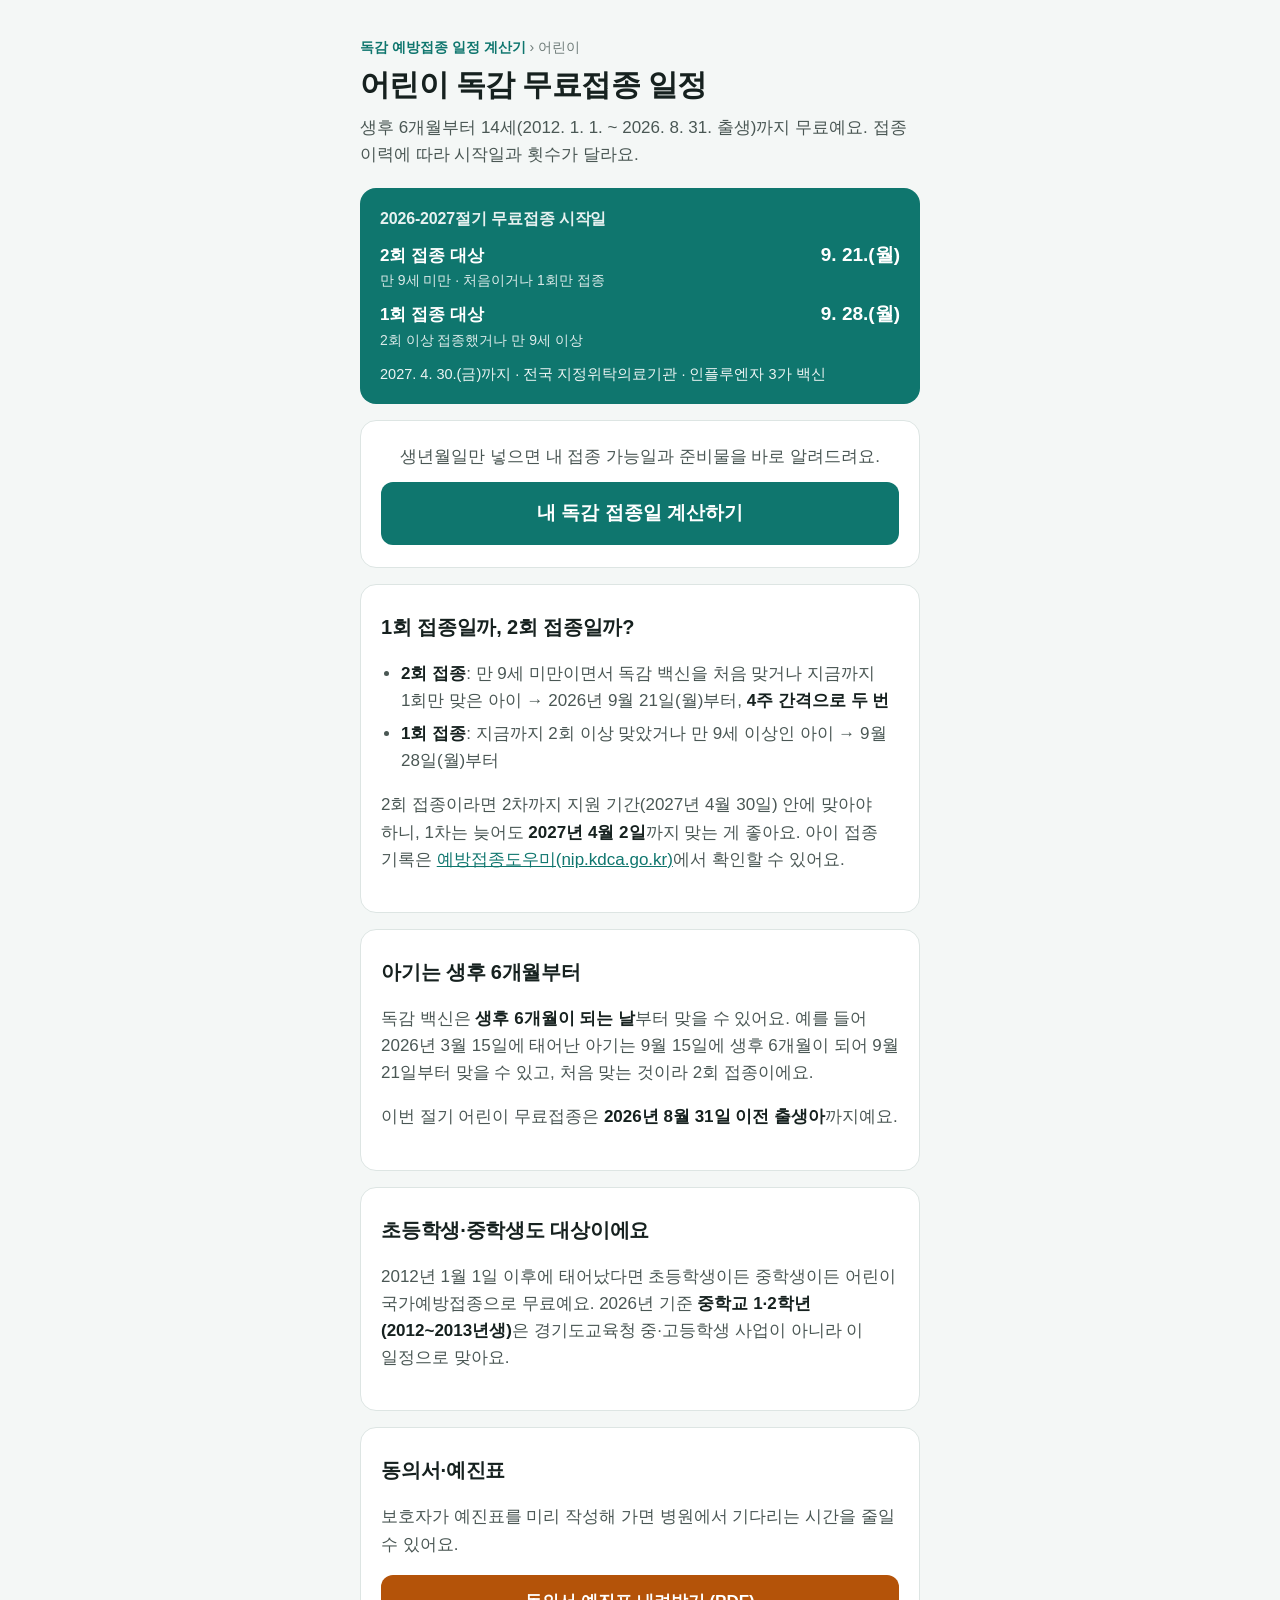
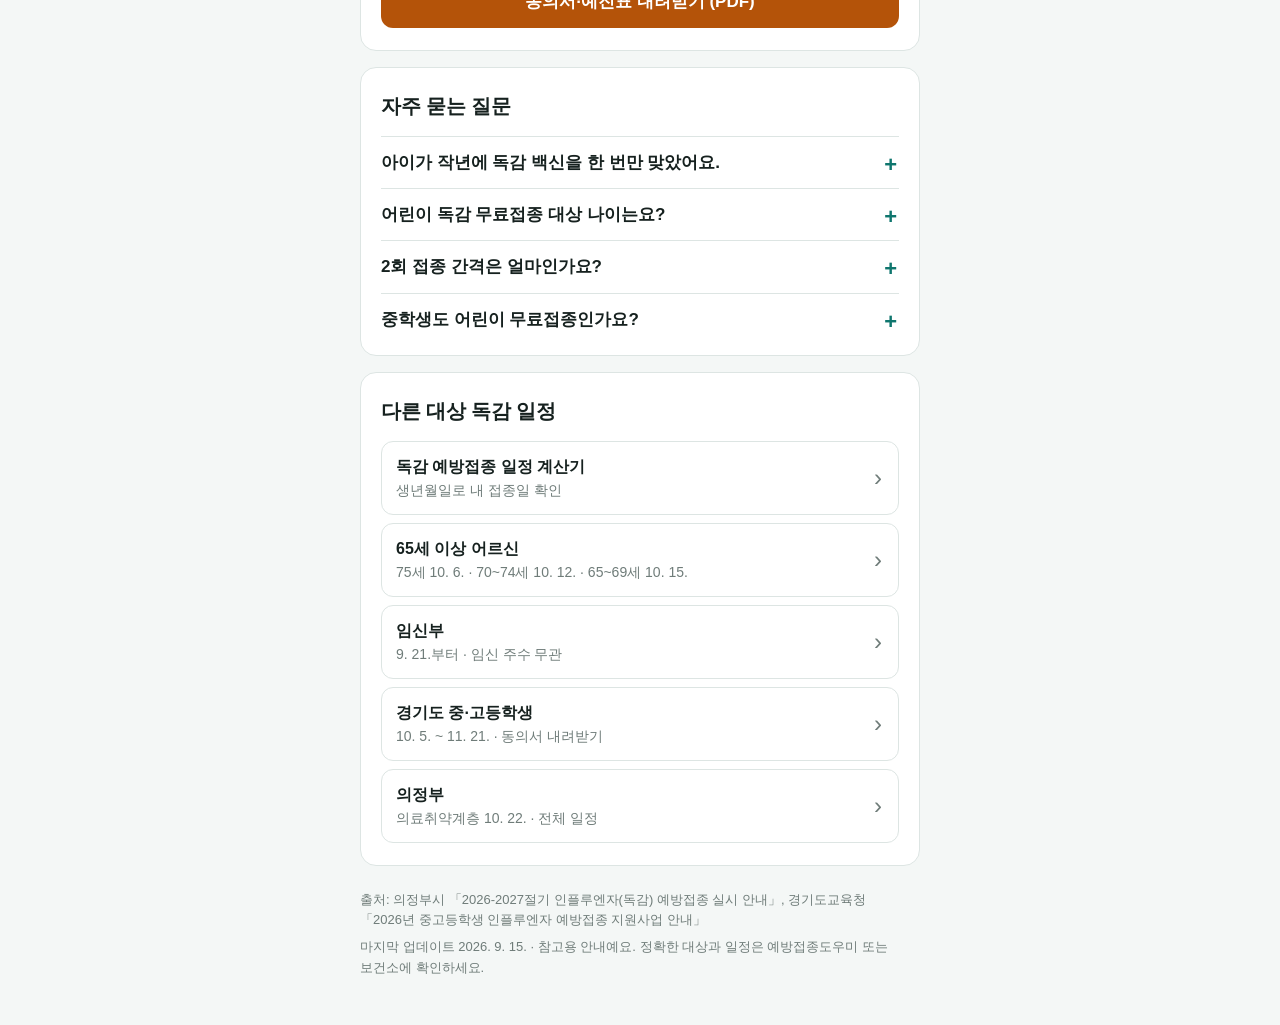
==== docs/children/index.html @ 3406f769 "feat: 네이버 서치어드바이저 소유확인과 검색 노출 강화 - 네이버 소유확인 meta, 구글 서치 콘솔 인증 파일 - 메인 제목·설명·키워드를 '독감 예방접종 일정 계산기' 검색" ====
<!doctype html>
<html lang="ko">
<head>
<meta charset="utf-8">
<meta name="viewport" content="width=device-width, initial-scale=1">
<title>2026 어린이 독감 무료접종 일정 | 2회 9월 21일·1회 9월 28일</title>
<meta name="description" content="2026-2027절기 어린이 독감 무료 예방접종(생후 6개월~14세, 2012.1.1.~2026.8.31. 출생). 처음 맞거나 1회만 맞은 만 9세 미만은 9월 21일부터 4주 간격 2회, 그 밖의 어린이는 9월 28일부터 1회. 2027년 4월 30일까지 전국 지정 의료기관.">
<meta name="keywords" content="어린이 독감 무료접종, 어린이 독감 예방접종 일정, 어린이 독감 2회 접종, 2026 어린이 독감, 소아 독감 무료접종, 영유아 독감 접종 시기, 초등학생 독감 무료접종, 중학생 독감 무료접종">
<link rel="canonical" href="https://flu.hnlab.kr/children/">
<meta property="og:type" content="article">
<meta property="og:url" content="https://flu.hnlab.kr/children/">
<meta property="og:site_name" content="hnlab">
<meta property="og:title" content="2026 어린이 독감 무료접종 일정 | 2회 9월 21일·1회 9월 28일">
<meta property="og:description" content="2026-2027절기 어린이 독감 무료 예방접종(생후 6개월~14세, 2012.1.1.~2026.8.31. 출생). 처음 맞거나 1회만 맞은 만 9세 미만은 9월 21일부터 4주 간격 2회, 그 밖의 어린이는 9월 28일부터 1회. 2027년 4월 30일까지 전국 지정 의료기관.">
<meta property="og:image" content="https://flu.hnlab.kr/og.png">
<meta property="og:image:width" content="1200">
<meta property="og:image:height" content="630">
<meta property="og:locale" content="ko_KR">
<meta property="article:modified_time" content="2026-09-15">
<meta name="twitter:card" content="summary_large_image">
<meta name="theme-color" content="#0f766e">
<link rel="icon" href="data:image/svg+xml,<svg xmlns='http://www.w3.org/2000/svg' viewBox='0 0 100 100'><text y='.9em' font-size='88'>💉</text></svg>">
<link rel="stylesheet" href="../style.css">
<script type="application/ld+json">{"@context":"https://schema.org","@graph":[{"@type":"Article","headline":"어린이 독감 무료접종 일정","description":"2026-2027절기 어린이 독감 무료 예방접종(생후 6개월~14세, 2012.1.1.~2026.8.31. 출생). 처음 맞거나 1회만 맞은 만 9세 미만은 9월 21일부터 4주 간격 2회, 그 밖의 어린이는 9월 28일부터 1회. 2027년 4월 30일까지 전국 지정 의료기관.","inLanguage":"ko","datePublished":"2026-09-15","dateModified":"2026-09-15","mainEntityOfPage":"https://flu.hnlab.kr/children/","image":"https://flu.hnlab.kr/og.png","author":{"@type":"Organization","name":"hnlab","url":"https://flu.hnlab.kr/"},"publisher":{"@type":"Organization","name":"hnlab","url":"https://flu.hnlab.kr/"}},{"@type":"BreadcrumbList","itemListElement":[{"@type":"ListItem","position":1,"name":"독감 예방접종 일정 계산기","item":"https://flu.hnlab.kr/"},{"@type":"ListItem","position":2,"name":"어린이","item":"https://flu.hnlab.kr/children/"}]},{"@type":"FAQPage","mainEntity":[{"@type":"Question","name":"아이가 작년에 독감 백신을 한 번만 맞았어요.","acceptedAnswer":{"@type":"Answer","text":"만 9세 미만이고 지금까지 1회만 맞았다면 올해는 4주 간격으로 2회 맞아요. 2026년 9월 21일(월)부터 시작할 수 있어요."}},{"@type":"Question","name":"어린이 독감 무료접종 대상 나이는요?","acceptedAnswer":{"@type":"Answer","text":"생후 6개월~14세, 2012년 1월 1일부터 2026년 8월 31일 사이에 태어난 어린이예요."}},{"@type":"Question","name":"2회 접종 간격은 얼마인가요?","acceptedAnswer":{"@type":"Answer","text":"1차와 2차는 4주 간격으로 맞아요. 지원 기간 안에 끝내려면 1차를 2027년 4월 2일까지 맞으세요."}},{"@type":"Question","name":"중학생도 어린이 무료접종인가요?","acceptedAnswer":{"@type":"Answer","text":"2012년 이후에 태어난 중학생(2026년 기준 중1·중2)은 어린이 국가예방접종 대상이라 9월 28일부터 1회 맞아요."}}]}]}</script>
</head>
<body>
<header class="top">
  <p class="crumb"><a href="../">독감 예방접종 일정 계산기</a> › 어린이</p>
  <h1>어린이 독감 무료접종 일정</h1>
  <p class="lead">생후 6개월부터 14세(2012. 1. 1. ~ 2026. 8. 31. 출생)까지 무료예요. 접종 이력에 따라 시작일과 횟수가 달라요.</p>
</header>

<main>
  <section class="keybox" aria-label="2026-2027절기 무료접종 시작일">
    <h2>2026-2027절기 무료접종 시작일</h2>
    <dl>
      <dt>2회 접종 대상<small>만 9세 미만 · 처음이거나 1회만 접종</small></dt><dd>9. 21.(월)</dd>
      <dt>1회 접종 대상<small>2회 이상 접종했거나 만 9세 이상</small></dt><dd>9. 28.(월)</dd>
    </dl>
    <p>2027. 4. 30.(금)까지 · 전국 지정위탁의료기관 · 인플루엔자 3가 백신</p>
  </section>

  <section class="card cta-box">
    <p>생년월일만 넣으면 내 접종 가능일과 준비물을 바로 알려드려요.</p>
    <a class="go" href="../">내 독감 접종일 계산하기</a>
  </section>

  <section class="card guide-body">
    <h2>1회 접종일까, 2회 접종일까?</h2>
        <ul>
          <li><strong>2회 접종</strong>: 만 9세 미만이면서 독감 백신을 처음 맞거나 지금까지 1회만 맞은 아이 → 2026년 9월 21일(월)부터, <strong>4주 간격으로 두 번</strong></li>
          <li><strong>1회 접종</strong>: 지금까지 2회 이상 맞았거나 만 9세 이상인 아이 → 9월 28일(월)부터</li>
        </ul>
        <p>2회 접종이라면 2차까지 지원 기간(2027년 4월 30일) 안에 맞아야 하니, 1차는 늦어도 <strong>2027년 4월 2일</strong>까지 맞는 게 좋아요. 아이 접종 기록은 <a href="https://nip.kdca.go.kr" target="_blank" rel="noopener">예방접종도우미(nip.kdca.go.kr)</a>에서 확인할 수 있어요.</p>
  </section>

  <section class="card guide-body">
    <h2>아기는 생후 6개월부터</h2>
        <p>독감 백신은 <strong>생후 6개월이 되는 날</strong>부터 맞을 수 있어요. 예를 들어 2026년 3월 15일에 태어난 아기는 9월 15일에 생후 6개월이 되어 9월 21일부터 맞을 수 있고, 처음 맞는 것이라 2회 접종이에요.</p>
        <p>이번 절기 어린이 무료접종은 <strong>2026년 8월 31일 이전 출생아</strong>까지예요.</p>
  </section>

  <section class="card guide-body">
    <h2>초등학생·중학생도 대상이에요</h2>
        <p>2012년 1월 1일 이후에 태어났다면 초등학생이든 중학생이든 어린이 국가예방접종으로 무료예요. 2026년 기준 <strong>중학교 1·2학년(2012~2013년생)</strong>은 경기도교육청 중·고등학생 사업이 아니라 이 일정으로 맞아요.</p>
  </section>

  <section class="card guide-body">
    <h2>동의서·예진표</h2>
        <p>보호자가 예진표를 미리 작성해 가면 병원에서 기다리는 시간을 줄일 수 있어요.</p><a class="dl-btn" href="https://haneulfm.co.kr/downloads/flu-consent-secondary-student.pdf" target="_blank" rel="noopener">동의서·예진표 내려받기 (PDF)</a>
  </section>

  <section class="card faq">
    <h2>자주 묻는 질문</h2>
    <details>
      <summary>아이가 작년에 독감 백신을 한 번만 맞았어요.</summary>
      <p>만 9세 미만이고 지금까지 1회만 맞았다면 올해는 4주 간격으로 2회 맞아요. 2026년 9월 21일(월)부터 시작할 수 있어요.</p>
    </details>
    <details>
      <summary>어린이 독감 무료접종 대상 나이는요?</summary>
      <p>생후 6개월~14세, 2012년 1월 1일부터 2026년 8월 31일 사이에 태어난 어린이예요.</p>
    </details>
    <details>
      <summary>2회 접종 간격은 얼마인가요?</summary>
      <p>1차와 2차는 4주 간격으로 맞아요. 지원 기간 안에 끝내려면 1차를 2027년 4월 2일까지 맞으세요.</p>
    </details>
    <details>
      <summary>중학생도 어린이 무료접종인가요?</summary>
      <p>2012년 이후에 태어난 중학생(2026년 기준 중1·중2)은 어린이 국가예방접종 대상이라 9월 28일부터 1회 맞아요.</p>
    </details>
  </section>

  <nav class="card" aria-label="다른 대상 독감 일정">
    <h2>다른 대상 독감 일정</h2>
    <ul class="guide-links">
      <li><a href="../"><strong>독감 예방접종 일정 계산기</strong><span>생년월일로 내 접종일 확인</span></a></li>
      <li><a href="../elderly/"><strong>65세 이상 어르신</strong><span>75세 10. 6. · 70~74세 10. 12. · 65~69세 10. 15.</span></a></li>
      <li><a href="../pregnant/"><strong>임신부</strong><span>9. 21.부터 · 임신 주수 무관</span></a></li>
      <li><a href="../student/"><strong>경기도 중·고등학생</strong><span>10. 5. ~ 11. 21. · 동의서 내려받기</span></a></li>
      <li><a href="../uijeongbu/"><strong>의정부</strong><span>의료취약계층 10. 22. · 전체 일정</span></a></li>
    </ul>
  </nav>
</main>

<footer class="foot">
  <p>출처: 의정부시 「2026-2027절기 인플루엔자(독감) 예방접종 실시 안내」, 경기도교육청 「2026년 중고등학생 인플루엔자 예방접종 지원사업 안내」</p>
  <p>마지막 업데이트 2026. 9. 15. · 참고용 안내예요. 정확한 대상과 일정은 예방접종도우미 또는 보건소에 확인하세요.</p>
</footer>
</body>
</html>
---- docs/style.css ----
:root {
  --bg: #f4f7f6;
  --card: #ffffff;
  --ink: #16211f;
  --ink-2: #4a5754;
  --ink-3: #6f7c79;
  --line: #dde5e3;
  --brand: #0f766e;
  --brand-ink: #ffffff;
  --brand-soft: #e3f3f0;
  --err: #b42318;
  --ok: #0f766e;
  --hint-bg: #fff7e6;
  --hint-line: #f2c46d;
  --c-child: #d97706;
  --c-elderly: #0f766e;
  --c-pregnant: #db2777;
  --c-vulnerable: #4f46e5;
  --c-student: #0284c7;
  --radius: 16px;
  color-scheme: light;
}
@media (prefers-color-scheme: dark) {
  :root {
    --bg: #0f1614;
    --card: #17211f;
    --ink: #e7efed;
    --ink-2: #b3c1be;
    --ink-3: #8a9a96;
    --line: #2a3835;
    --brand: #2bb3a5;
    --brand-ink: #062521;
    --brand-soft: #16312d;
    --err: #ff8a80;
    --ok: #5eead4;
    --hint-bg: #2b2413;
    --hint-line: #7a6127;
    --c-child: #f5a524;
    --c-elderly: #2bb3a5;
    --c-pregnant: #f472b6;
    --c-vulnerable: #8b8cf6;
    --c-student: #38bdf8;
    color-scheme: dark;
  }
}

* { box-sizing: border-box; }
html { -webkit-text-size-adjust: 100%; }
body {
  margin: 0;
  background: var(--bg);
  color: var(--ink);
  font-family: -apple-system, BlinkMacSystemFont, "Apple SD Gothic Neo", "Pretendard", "Noto Sans KR", "Malgun Gothic", sans-serif;
  font-size: 17px;
  line-height: 1.6;
  word-break: keep-all;
  overflow-wrap: anywhere;
  padding-inline: 16px;
}
a { color: var(--brand); }
small { font-size: 0.82em; }

.top, main, .foot { max-width: 560px; margin-inline: auto; }

.top { padding-block: 36px 20px; }
.eyebrow { margin: 0 0 6px; color: var(--brand); font-weight: 700; font-size: 15px; }
h1 { margin: 0; font-size: 30px; line-height: 1.25; letter-spacing: -0.02em; }
.lead { margin: 10px 0 0; color: var(--ink-2); }

.card {
  background: var(--card);
  border: 1px solid var(--line);
  border-radius: var(--radius);
  padding: 22px 20px;
  margin-bottom: 16px;
}
h2 { margin: 0 0 14px; font-size: 20px; letter-spacing: -0.01em; }

/* 입력 */
.field-label { display: block; font-weight: 700; margin-bottom: 8px; }
#birth {
  width: 100%;
  font: inherit;
  font-size: 26px;
  font-weight: 700;
  letter-spacing: 0.06em;
  padding: 12px 16px;
  border: 2px solid var(--line);
  border-radius: 12px;
  background: var(--bg);
  color: var(--ink);
  outline: none;
}
#birth:focus { border-color: var(--brand); background: var(--card); }
#birth[aria-invalid="true"] { border-color: var(--err); }
#birth::placeholder { color: var(--ink-3); font-weight: 500; letter-spacing: 0.02em; }
.birth-info { margin: 8px 2px 0; min-height: 1.6em; font-size: 15px; color: var(--ink-3); }
.birth-info.ok { color: var(--ok); font-weight: 700; }
.birth-info.err { color: var(--err); font-weight: 700; }

.opts { border: 0; margin: 22px 0 0; padding: 0; min-width: 0; }
.opts legend { float: left; width: 100%; font-weight: 700; padding: 0; margin-bottom: 10px; }
.opts legend + * { clear: both; }
.opts legend small { font-weight: 500; color: var(--ink-3); margin-left: 4px; }
.legend-sub { margin: -4px 0 12px; font-size: 15px; color: var(--ink-2); }
#historyBox { background: var(--brand-soft); border-radius: 12px; padding: 16px 14px 8px; }
.group-label { margin: 16px 0 8px; font-size: 14px; font-weight: 700; color: var(--ink-3); }

.opt {
  display: flex;
  align-items: flex-start;
  gap: 12px;
  padding: 13px 14px;
  margin-bottom: 8px;
  border: 1.5px solid var(--line);
  border-radius: 12px;
  background: var(--card);
  cursor: pointer;
  transition: border-color .15s, background-color .15s;
}
.opt input { width: 22px; height: 22px; margin: 2px 0 0; flex: none; accent-color: var(--brand); }
.opt span { display: flex; flex-direction: column; font-weight: 600; }
.opt span small { font-weight: 400; color: var(--ink-3); }
.opt:has(input:checked) { border-color: var(--brand); background: var(--brand-soft); }
.opt.flash { animation: flash 1.6s ease; }
@keyframes flash { 0%, 60% { border-color: var(--hint-line); box-shadow: 0 0 0 4px var(--hint-bg); } 100% { box-shadow: none; } }

.go {
  width: 100%;
  margin-top: 18px;
  padding: 16px;
  font: inherit;
  font-size: 19px;
  font-weight: 800;
  color: var(--brand-ink);
  background: var(--brand);
  border: 0;
  border-radius: 12px;
  cursor: pointer;
}
.go:active { transform: translateY(1px); }
.privacy { margin: 10px 0 0; font-size: 13px; color: var(--ink-3); text-align: center; }

/* 결과 */
.result { scroll-margin-top: 12px; margin-bottom: 16px; }
.summary {
  background: var(--brand);
  color: var(--brand-ink);
  border-radius: var(--radius);
  padding: 22px 20px;
  margin-bottom: 12px;
}
.summary-label { margin: 0; font-size: 15px; font-weight: 700; opacity: .85; }
.summary-date { margin: 4px 0 2px; font-size: 28px; font-weight: 800; line-height: 1.3; letter-spacing: -0.02em; }
.summary-sub { margin: 0; font-size: 15px; opacity: .92; }
.summary-muted { background: var(--card); color: var(--ink); border: 1px solid var(--line); }
.summary-muted .summary-sub { color: var(--ink-2); opacity: 1; }

.hints { background: var(--hint-bg); border: 1px solid var(--hint-line); border-radius: var(--radius); padding: 14px 16px; margin-bottom: 12px; }
.hints-title { margin: 0 0 6px; font-weight: 800; }
.hints ul { margin: 0; padding: 0; list-style: none; }
.hint-btn {
  display: block; width: 100%; text-align: left;
  font: inherit; font-size: 15px; color: var(--ink);
  background: none; border: 0; padding: 6px 0 6px 22px; position: relative; cursor: pointer;
}
.hint-btn::before { content: "☐"; position: absolute; left: 0; top: 5px; color: var(--ink-3); }
.hint-btn:hover { text-decoration: underline; }

.prog {
  background: var(--card);
  border: 1px solid var(--line);
  border-left: 6px solid var(--accent, var(--brand));
  border-radius: var(--radius);
  padding: 18px 18px 14px;
  margin-bottom: 12px;
}
.prog-child { --accent: var(--c-child); }
.prog-elderly { --accent: var(--c-elderly); }
.prog-pregnant { --accent: var(--c-pregnant); }
.prog-vulnerable { --accent: var(--c-vulnerable); }
.prog-student { --accent: var(--c-student); }
.prog header { display: flex; flex-wrap: wrap; align-items: center; gap: 6px 8px; }
.prog h3 { margin: 0; font-size: 19px; margin-right: auto; }
.tag { font-size: 13px; font-weight: 700; color: var(--accent); border: 1.5px solid var(--accent); border-radius: 999px; padding: 1px 9px; }
.st { font-size: 13px; font-weight: 800; border-radius: 999px; padding: 2px 10px; }
.st-now { background: var(--ok); color: var(--brand-ink); }
.st-wait { background: var(--brand-soft); color: var(--brand); }
.st-over { background: var(--line); color: var(--ink-3); }
.period { margin: 10px 0 6px; font-size: 18px; }
.period strong { font-size: 21px; }
.nw { white-space: nowrap; }
.basis { margin: 0 0 10px; padding-left: 18px; color: var(--ink-2); font-size: 15px; }
.prog dl { margin: 0; display: grid; grid-template-columns: auto 1fr; gap: 6px 12px; font-size: 15px; }
.prog dt { font-weight: 700; color: var(--ink-3); white-space: nowrap; }
.prog dd { margin: 0; }
.bring { margin: 0; padding-left: 18px; }
.notes { margin: 12px 0 0; padding: 10px 12px 10px 30px; background: var(--bg); border-radius: 10px; font-size: 14.5px; color: var(--ink-2); }
.extra-notes { margin: 0 0 12px; padding: 12px 14px 12px 32px; background: var(--card); border: 1px dashed var(--line); border-radius: 12px; font-size: 15px; color: var(--ink-2); }
.result-foot { margin: 4px 2px 0; font-size: 14px; color: var(--ink-3); }

.consent { background: var(--hint-bg); border: 1px solid var(--hint-line); border-radius: var(--radius); padding: 16px 18px; margin-bottom: 12px; font-size: 15px; }
.consent p { margin: 0 0 12px; color: var(--ink-2); }
.consent .consent-title { margin-bottom: 4px; font-size: 17px; font-weight: 800; color: var(--ink); }
.consent-btn {
  display: block; text-align: center; text-decoration: none;
  font-weight: 800; font-size: 16px; color: #fff; background: #b45309;
  border-radius: 12px; padding: 13px 16px;
}

.share-result { text-align: center; margin: 4px 0 14px; }
.share-img {
  width: 100%; font: inherit; font-size: 17px; font-weight: 800;
  color: #191600; background: #fee500; border: 0; border-radius: 12px;
  padding: 15px 16px; cursor: pointer;
}
.share-result p { margin: 8px 0 0; font-size: 13px; color: var(--ink-3); }

/* 공유 창 */
body.modal-open { overflow: hidden; }
.modal {
  position: fixed; inset: 0; z-index: 50;
  background: rgba(10, 20, 18, .6);
  display: flex; align-items: center; justify-content: center;
  padding: 16px;
}
.modal[hidden] { display: none; }
.modal-box {
  position: relative; width: 100%; max-width: 420px; max-height: 100%;
  display: flex; flex-direction: column;
  background: var(--card); border-radius: 20px; padding: 18px 18px 14px;
}
.modal-title { margin: 0 0 12px; font-weight: 800; font-size: 18px; }
.modal-close {
  position: absolute; top: 8px; right: 10px;
  width: 40px; height: 40px; font-size: 28px; line-height: 1;
  color: var(--ink-3); background: none; border: 0; cursor: pointer;
}
.modal-img { flex: 1 1 auto; min-height: 0; overflow: auto; border-radius: 12px; border: 1px solid var(--line); background: var(--bg); }
.modal-img img { display: block; width: 100%; height: auto; }
.modal-actions { display: flex; gap: 8px; margin-top: 12px; }
.kakao-btn {
  flex: 1 1 auto; font: inherit; font-size: 16px; font-weight: 800;
  color: #191600; background: #fee500; border: 0; border-radius: 12px; padding: 13px 10px; cursor: pointer;
}
.modal-actions .share { flex: none; border-radius: 12px; padding: 12px 14px; font-size: 15px; }
.modal-msg { margin: 10px 2px 0; font-size: 13px; color: var(--ink-3); }

/* 표 */
.table-wrap { overflow-x: auto; margin: 0 -4px; }
table { width: 100%; border-collapse: collapse; font-size: 15px; min-width: 320px; }
th, td { text-align: left; vertical-align: top; padding: 10px 6px; border-bottom: 1px solid var(--line); }
th { font-size: 13px; color: var(--ink-3); font-weight: 700; }
td:first-child { font-weight: 700; }
td small { display: block; font-weight: 400; color: var(--ink-3); font-size: 12.5px; line-height: 1.45; margin-top: 2px; }
td:nth-child(2) { white-space: nowrap; color: var(--ink-2); }
td:nth-child(2) small { white-space: normal; }
td:last-child { white-space: nowrap; color: var(--brand); font-weight: 700; }
.table-notes, .check { margin: 14px 0 0; padding-left: 20px; font-size: 15px; color: var(--ink-2); }
.table-notes li, .check li { margin-bottom: 6px; }
.check { margin-top: 0; }

.intro { margin: -4px 0 14px; color: var(--ink-2); font-size: 16px; }

/* 대상별 안내 링크 */
.guide-links { list-style: none; margin: 0; padding: 0; display: grid; gap: 8px; }
.guide-links a {
  display: block; text-decoration: none; color: var(--ink);
  border: 1.5px solid var(--line); border-radius: 12px; padding: 12px 40px 12px 14px; position: relative;
}
.guide-links a::after { content: "›"; position: absolute; right: 16px; top: 50%; transform: translateY(-50%); font-size: 24px; color: var(--ink-3); }
.guide-links a:hover { border-color: var(--brand); background: var(--brand-soft); }
.guide-links strong { display: block; font-size: 16px; }
.guide-links span { display: block; font-size: 14px; color: var(--ink-3); }

/* 자주 묻는 질문 */
.faq details { border-top: 1px solid var(--line); padding: 12px 0; }
.faq details:last-child { padding-bottom: 0; }
.faq summary { cursor: pointer; font-weight: 700; list-style: none; padding-right: 28px; position: relative; }
.faq summary::-webkit-details-marker { display: none; }
.faq summary::after { content: "+"; position: absolute; right: 2px; top: -2px; font-size: 22px; color: var(--brand); }
.faq details[open] summary::after { content: "−"; }
.faq details p { margin: 8px 0 0; color: var(--ink-2); font-size: 15.5px; }

.prog .more { display: inline-block; margin-top: 10px; font-size: 14.5px; font-weight: 700; color: var(--accent, var(--brand)); text-decoration: none; }

/* 대상별 안내 페이지 */
.crumb { margin: 0 0 8px; font-size: 14px; color: var(--ink-3); }
.crumb a { color: var(--brand); text-decoration: none; font-weight: 700; }
.keybox { background: var(--brand); color: var(--brand-ink); border-radius: var(--radius); padding: 18px 20px; margin-bottom: 16px; }
.keybox h2 { margin: 0 0 8px; font-size: 16px; opacity: .9; }
.keybox dl { margin: 0; display: grid; grid-template-columns: 1fr auto; gap: 8px 12px; align-items: baseline; }
.keybox dt { font-weight: 700; }
.keybox dt small { display: block; font-weight: 400; opacity: .85; }
.keybox dd { margin: 0; font-size: 19px; font-weight: 800; white-space: nowrap; text-align: right; }
.keybox p { margin: 12px 0 0; font-size: 14.5px; opacity: .92; }
.guide-body h2 { margin-top: 4px; }
.guide-body p, .guide-body li { color: var(--ink-2); }
.guide-body ul { padding-left: 20px; }
.guide-body li { margin-bottom: 6px; }
.guide-body strong { color: var(--ink); }
.cta-box { text-align: center; }
.cta-box p { margin: 0 0 12px; color: var(--ink-2); }
.cta-box .go { display: block; text-decoration: none; margin-top: 0; }
.dl-btn { display: block; text-align: center; text-decoration: none; font-weight: 800; color: #fff; background: #b45309; border-radius: 12px; padding: 13px 16px; margin-top: 12px; }

.share-row { text-align: center; margin: 8px 0 20px; }
.share {
  font: inherit; font-weight: 700; font-size: 16px;
  color: var(--brand); background: var(--card);
  border: 1.5px solid var(--brand); border-radius: 999px;
  padding: 10px 22px; cursor: pointer;
}
.foot { padding-block: 8px 40px; font-size: 13px; color: var(--ink-3); }
.foot p { margin: 0 0 6px; }

@media (max-width: 380px) {
  h1 { font-size: 26px; }
  .card { padding: 18px 16px; }
  .summary-date { font-size: 24px; }
  td:last-child { white-space: normal; }
}
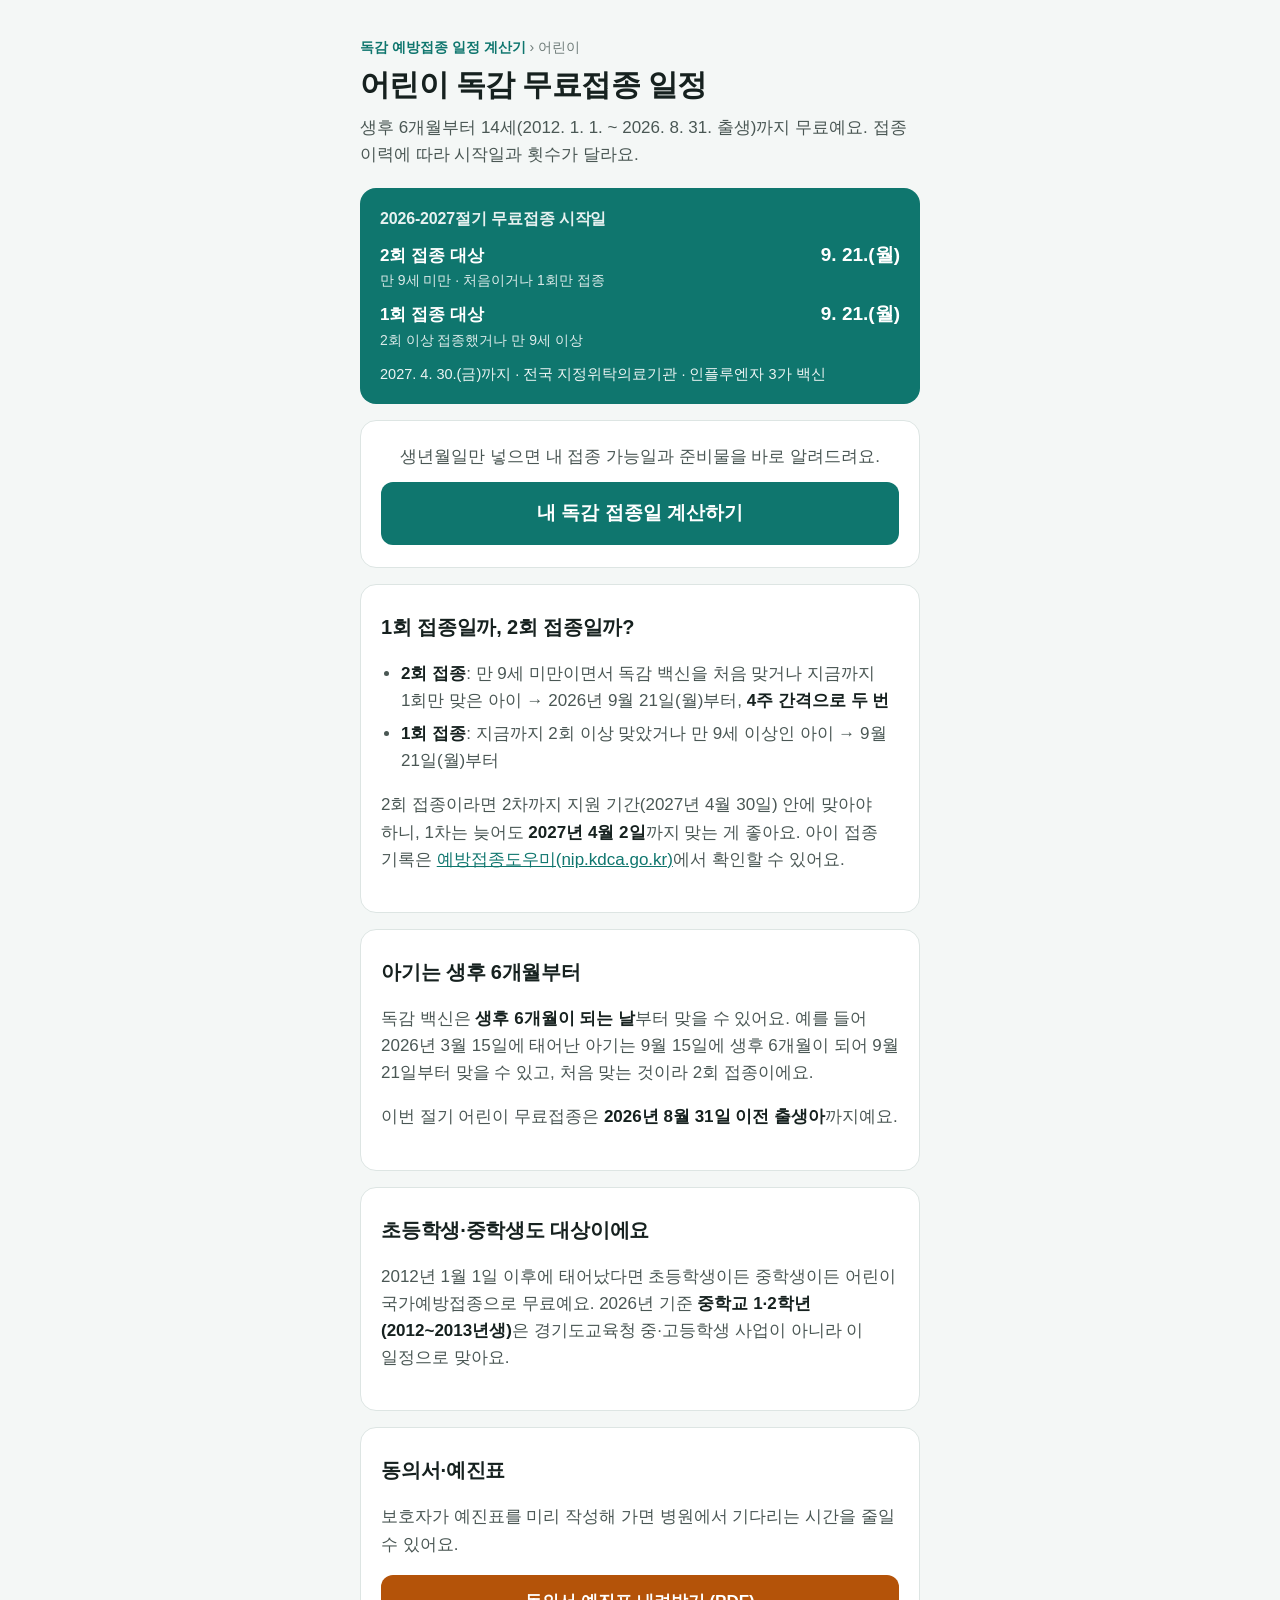
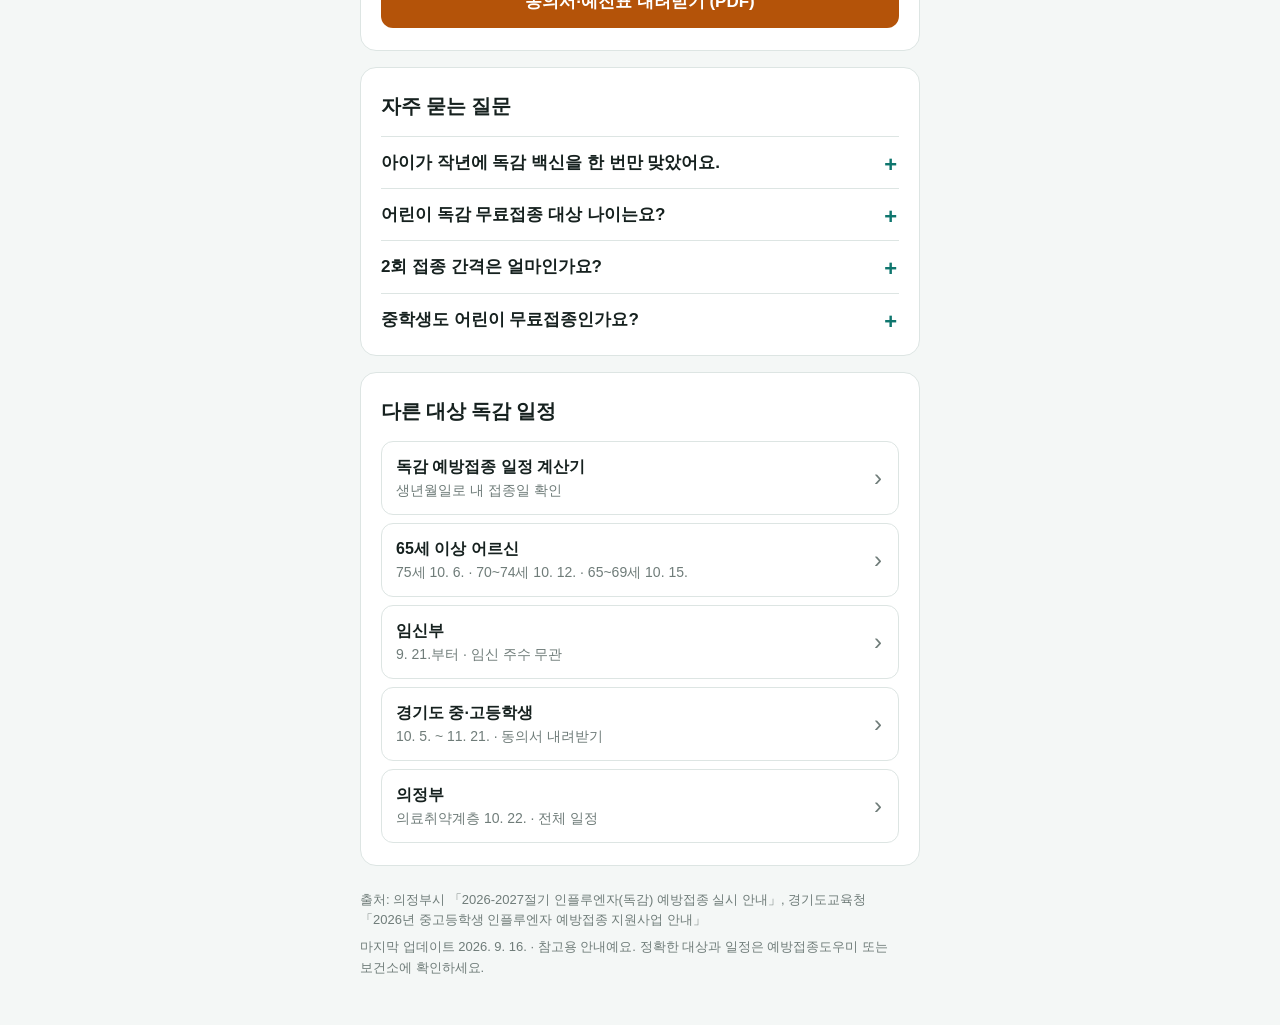
==== commit a262f8fe: "fix: 2026-2027절기 독감 접종 일정 변경 반영" ====
--- a/docs/children/index.html
+++ b/docs/children/index.html
@@ -3,25 +3,25 @@
 <head>
 <meta charset="utf-8">
 <meta name="viewport" content="width=device-width, initial-scale=1">
-<title>2026 어린이 독감 무료접종 일정 | 2회 9월 21일·1회 9월 28일</title>
-<meta name="description" content="2026-2027절기 어린이 독감 무료 예방접종(생후 6개월~14세, 2012.1.1.~2026.8.31. 출생). 처음 맞거나 1회만 맞은 만 9세 미만은 9월 21일부터 4주 간격 2회, 그 밖의 어린이는 9월 28일부터 1회. 2027년 4월 30일까지 전국 지정 의료기관.">
+<title>2026 어린이 독감 무료접종 일정 | 1·2회 모두 9월 21일</title>
+<meta name="description" content="2026-2027절기 어린이 독감 무료 예방접종(생후 6개월~14세, 2012.1.1.~2026.8.31. 출생). 2회 접종 대상과 1회 접종 대상 모두 9월 21일부터. 2027년 4월 30일까지 전국 지정 의료기관.">
 <meta name="keywords" content="어린이 독감 무료접종, 어린이 독감 예방접종 일정, 어린이 독감 2회 접종, 2026 어린이 독감, 소아 독감 무료접종, 영유아 독감 접종 시기, 초등학생 독감 무료접종, 중학생 독감 무료접종">
 <link rel="canonical" href="https://flu.hnlab.kr/children/">
 <meta property="og:type" content="article">
 <meta property="og:url" content="https://flu.hnlab.kr/children/">
 <meta property="og:site_name" content="hnlab">
-<meta property="og:title" content="2026 어린이 독감 무료접종 일정 | 2회 9월 21일·1회 9월 28일">
-<meta property="og:description" content="2026-2027절기 어린이 독감 무료 예방접종(생후 6개월~14세, 2012.1.1.~2026.8.31. 출생). 처음 맞거나 1회만 맞은 만 9세 미만은 9월 21일부터 4주 간격 2회, 그 밖의 어린이는 9월 28일부터 1회. 2027년 4월 30일까지 전국 지정 의료기관.">
+<meta property="og:title" content="2026 어린이 독감 무료접종 일정 | 1·2회 모두 9월 21일">
+<meta property="og:description" content="2026-2027절기 어린이 독감 무료 예방접종(생후 6개월~14세, 2012.1.1.~2026.8.31. 출생). 2회 접종 대상과 1회 접종 대상 모두 9월 21일부터. 2027년 4월 30일까지 전국 지정 의료기관.">
 <meta property="og:image" content="https://flu.hnlab.kr/og.png">
 <meta property="og:image:width" content="1200">
 <meta property="og:image:height" content="630">
 <meta property="og:locale" content="ko_KR">
-<meta property="article:modified_time" content="2026-09-15">
+<meta property="article:modified_time" content="2026-09-16">
 <meta name="twitter:card" content="summary_large_image">
 <meta name="theme-color" content="#0f766e">
 <link rel="icon" href="data:image/svg+xml,<svg xmlns='http://www.w3.org/2000/svg' viewBox='0 0 100 100'><text y='.9em' font-size='88'>💉</text></svg>">
 <link rel="stylesheet" href="../style.css">
-<script type="application/ld+json">{"@context":"https://schema.org","@graph":[{"@type":"Article","headline":"어린이 독감 무료접종 일정","description":"2026-2027절기 어린이 독감 무료 예방접종(생후 6개월~14세, 2012.1.1.~2026.8.31. 출생). 처음 맞거나 1회만 맞은 만 9세 미만은 9월 21일부터 4주 간격 2회, 그 밖의 어린이는 9월 28일부터 1회. 2027년 4월 30일까지 전국 지정 의료기관.","inLanguage":"ko","datePublished":"2026-09-15","dateModified":"2026-09-15","mainEntityOfPage":"https://flu.hnlab.kr/children/","image":"https://flu.hnlab.kr/og.png","author":{"@type":"Organization","name":"hnlab","url":"https://flu.hnlab.kr/"},"publisher":{"@type":"Organization","name":"hnlab","url":"https://flu.hnlab.kr/"}},{"@type":"BreadcrumbList","itemListElement":[{"@type":"ListItem","position":1,"name":"독감 예방접종 일정 계산기","item":"https://flu.hnlab.kr/"},{"@type":"ListItem","position":2,"name":"어린이","item":"https://flu.hnlab.kr/children/"}]},{"@type":"FAQPage","mainEntity":[{"@type":"Question","name":"아이가 작년에 독감 백신을 한 번만 맞았어요.","acceptedAnswer":{"@type":"Answer","text":"만 9세 미만이고 지금까지 1회만 맞았다면 올해는 4주 간격으로 2회 맞아요. 2026년 9월 21일(월)부터 시작할 수 있어요."}},{"@type":"Question","name":"어린이 독감 무료접종 대상 나이는요?","acceptedAnswer":{"@type":"Answer","text":"생후 6개월~14세, 2012년 1월 1일부터 2026년 8월 31일 사이에 태어난 어린이예요."}},{"@type":"Question","name":"2회 접종 간격은 얼마인가요?","acceptedAnswer":{"@type":"Answer","text":"1차와 2차는 4주 간격으로 맞아요. 지원 기간 안에 끝내려면 1차를 2027년 4월 2일까지 맞으세요."}},{"@type":"Question","name":"중학생도 어린이 무료접종인가요?","acceptedAnswer":{"@type":"Answer","text":"2012년 이후에 태어난 중학생(2026년 기준 중1·중2)은 어린이 국가예방접종 대상이라 9월 28일부터 1회 맞아요."}}]}]}</script>
+<script type="application/ld+json">{"@context":"https://schema.org","@graph":[{"@type":"Article","headline":"어린이 독감 무료접종 일정","description":"2026-2027절기 어린이 독감 무료 예방접종(생후 6개월~14세, 2012.1.1.~2026.8.31. 출생). 2회 접종 대상과 1회 접종 대상 모두 9월 21일부터. 2027년 4월 30일까지 전국 지정 의료기관.","inLanguage":"ko","datePublished":"2026-09-16","dateModified":"2026-09-16","mainEntityOfPage":"https://flu.hnlab.kr/children/","image":"https://flu.hnlab.kr/og.png","author":{"@type":"Organization","name":"hnlab","url":"https://flu.hnlab.kr/"},"publisher":{"@type":"Organization","name":"hnlab","url":"https://flu.hnlab.kr/"}},{"@type":"BreadcrumbList","itemListElement":[{"@type":"ListItem","position":1,"name":"독감 예방접종 일정 계산기","item":"https://flu.hnlab.kr/"},{"@type":"ListItem","position":2,"name":"어린이","item":"https://flu.hnlab.kr/children/"}]},{"@type":"FAQPage","mainEntity":[{"@type":"Question","name":"아이가 작년에 독감 백신을 한 번만 맞았어요.","acceptedAnswer":{"@type":"Answer","text":"만 9세 미만이고 지금까지 1회만 맞았다면 올해는 4주 간격으로 2회 맞아요. 2026년 9월 21일(월)부터 시작할 수 있어요."}},{"@type":"Question","name":"어린이 독감 무료접종 대상 나이는요?","acceptedAnswer":{"@type":"Answer","text":"생후 6개월~14세, 2012년 1월 1일부터 2026년 8월 31일 사이에 태어난 어린이예요."}},{"@type":"Question","name":"2회 접종 간격은 얼마인가요?","acceptedAnswer":{"@type":"Answer","text":"1차와 2차는 4주 간격으로 맞아요. 지원 기간 안에 끝내려면 1차를 2027년 4월 2일까지 맞으세요."}},{"@type":"Question","name":"중학생도 어린이 무료접종인가요?","acceptedAnswer":{"@type":"Answer","text":"2012년 이후에 태어난 중학생(2026년 기준 중1·중2)은 어린이 국가예방접종 대상이라 9월 21일부터 1회 맞아요."}}]}]}</script>
 </head>
 <body>
 <header class="top">
@@ -35,7 +35,7 @@
     <h2>2026-2027절기 무료접종 시작일</h2>
     <dl>
       <dt>2회 접종 대상<small>만 9세 미만 · 처음이거나 1회만 접종</small></dt><dd>9. 21.(월)</dd>
-      <dt>1회 접종 대상<small>2회 이상 접종했거나 만 9세 이상</small></dt><dd>9. 28.(월)</dd>
+      <dt>1회 접종 대상<small>2회 이상 접종했거나 만 9세 이상</small></dt><dd>9. 21.(월)</dd>
     </dl>
     <p>2027. 4. 30.(금)까지 · 전국 지정위탁의료기관 · 인플루엔자 3가 백신</p>
   </section>
@@ -49,7 +49,7 @@
     <h2>1회 접종일까, 2회 접종일까?</h2>
         <ul>
           <li><strong>2회 접종</strong>: 만 9세 미만이면서 독감 백신을 처음 맞거나 지금까지 1회만 맞은 아이 → 2026년 9월 21일(월)부터, <strong>4주 간격으로 두 번</strong></li>
-          <li><strong>1회 접종</strong>: 지금까지 2회 이상 맞았거나 만 9세 이상인 아이 → 9월 28일(월)부터</li>
+          <li><strong>1회 접종</strong>: 지금까지 2회 이상 맞았거나 만 9세 이상인 아이 → 9월 21일(월)부터</li>
         </ul>
         <p>2회 접종이라면 2차까지 지원 기간(2027년 4월 30일) 안에 맞아야 하니, 1차는 늦어도 <strong>2027년 4월 2일</strong>까지 맞는 게 좋아요. 아이 접종 기록은 <a href="https://nip.kdca.go.kr" target="_blank" rel="noopener">예방접종도우미(nip.kdca.go.kr)</a>에서 확인할 수 있어요.</p>
   </section>
@@ -86,7 +86,7 @@
     </details>
     <details>
       <summary>중학생도 어린이 무료접종인가요?</summary>
-      <p>2012년 이후에 태어난 중학생(2026년 기준 중1·중2)은 어린이 국가예방접종 대상이라 9월 28일부터 1회 맞아요.</p>
+      <p>2012년 이후에 태어난 중학생(2026년 기준 중1·중2)은 어린이 국가예방접종 대상이라 9월 21일부터 1회 맞아요.</p>
     </details>
   </section>
 
@@ -104,7 +104,7 @@
 
 <footer class="foot">
   <p>출처: 의정부시 「2026-2027절기 인플루엔자(독감) 예방접종 실시 안내」, 경기도교육청 「2026년 중고등학생 인플루엔자 예방접종 지원사업 안내」</p>
-  <p>마지막 업데이트 2026. 9. 15. · 참고용 안내예요. 정확한 대상과 일정은 예방접종도우미 또는 보건소에 확인하세요.</p>
+  <p>마지막 업데이트 2026. 9. 16. · 참고용 안내예요. 정확한 대상과 일정은 예방접종도우미 또는 보건소에 확인하세요.</p>
 </footer>
 </body>
 </html>
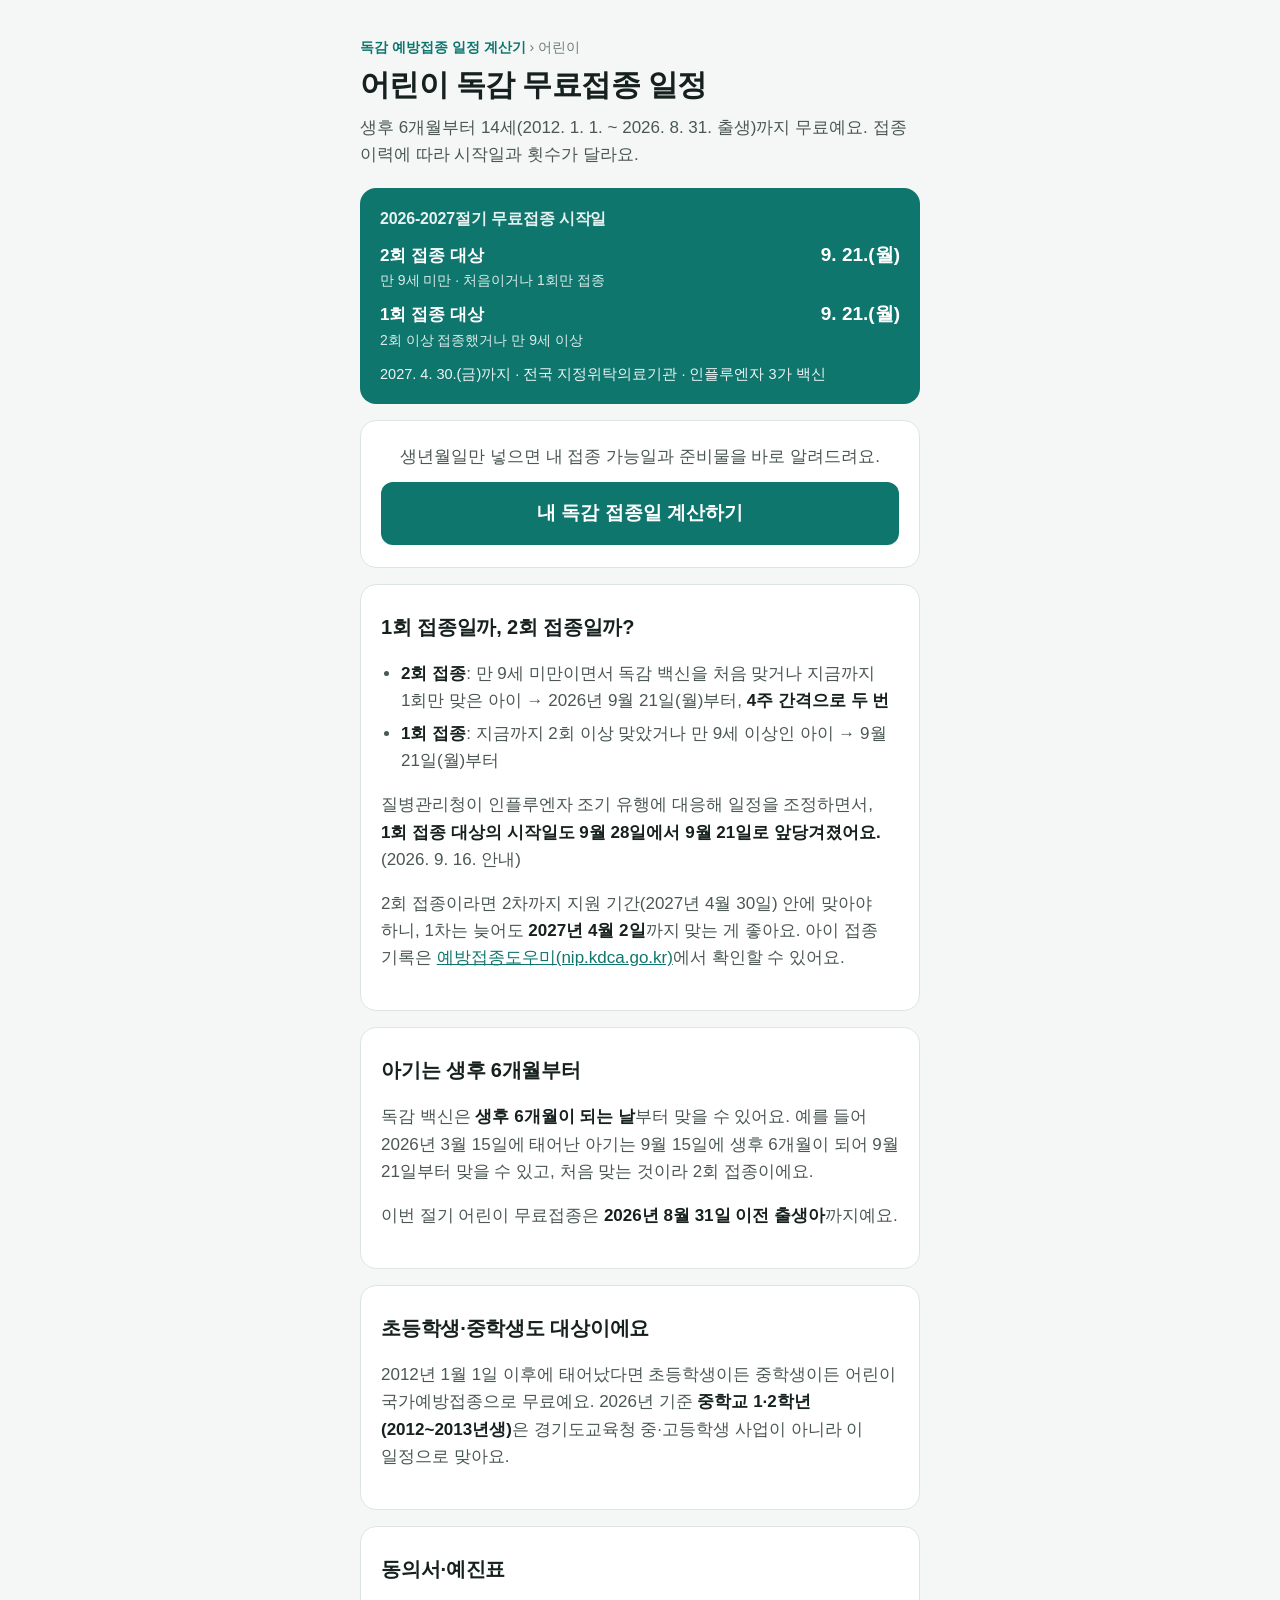
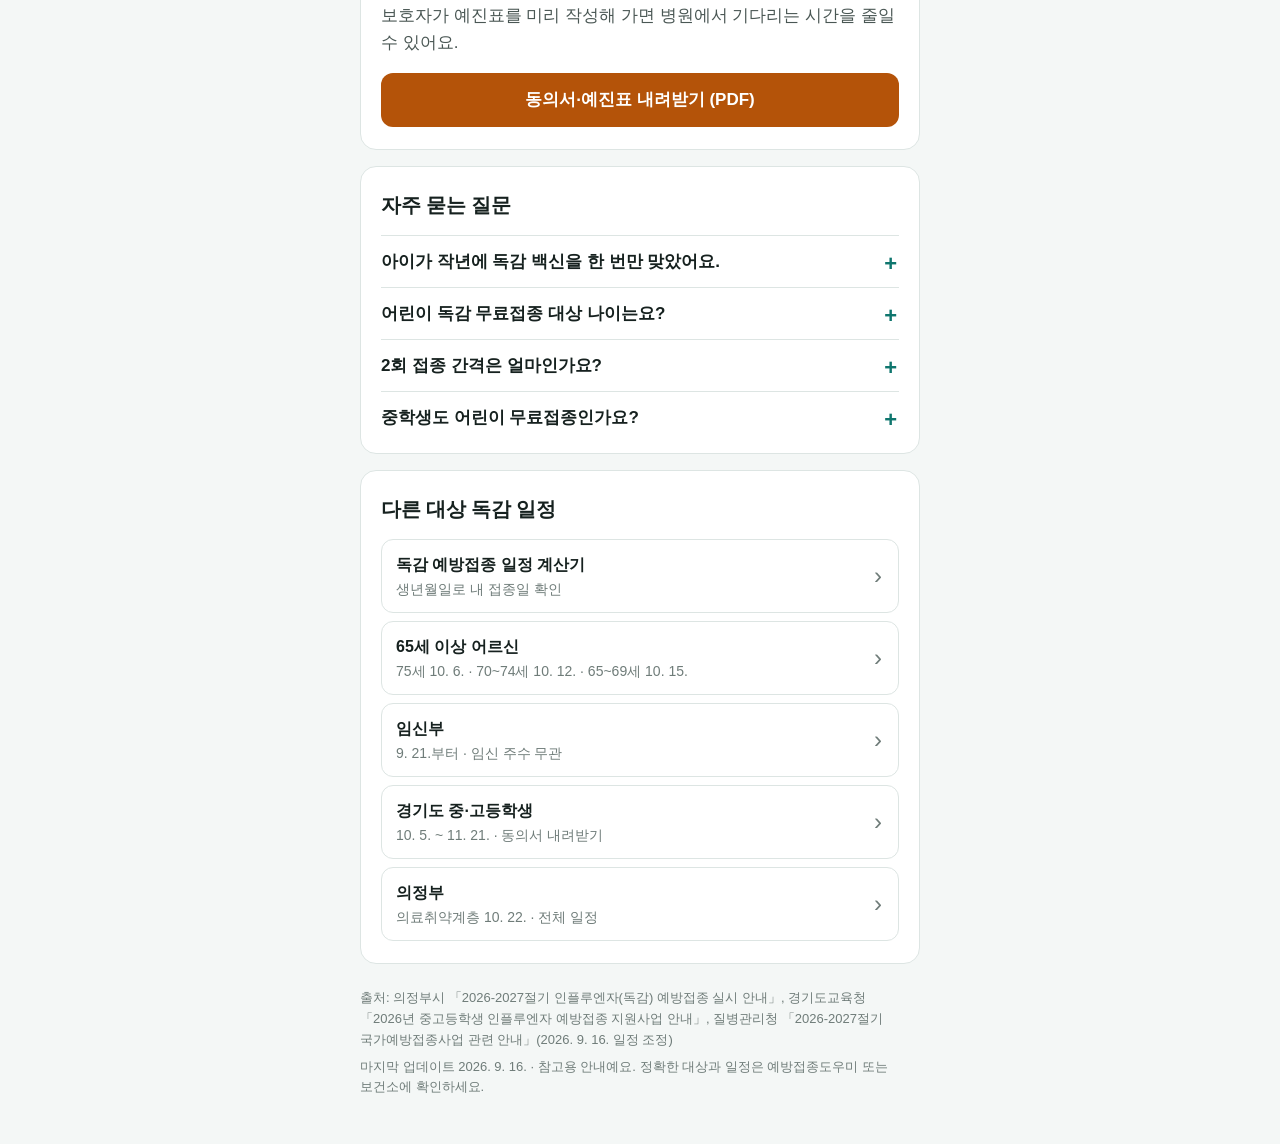
==== commit c1e87b6d: "docs: 일정 변경 안내 문구와 코로나19 접종일 보완 원격에 먼저 올라온 일정 변경 커밋 위에 다음을 추가: - 메인·어린이 안내 페이지에 1회 접종 9.28 → 9.21 변경" ====
--- a/docs/children/index.html
+++ b/docs/children/index.html
@@ -51,6 +51,7 @@
           <li><strong>2회 접종</strong>: 만 9세 미만이면서 독감 백신을 처음 맞거나 지금까지 1회만 맞은 아이 → 2026년 9월 21일(월)부터, <strong>4주 간격으로 두 번</strong></li>
           <li><strong>1회 접종</strong>: 지금까지 2회 이상 맞았거나 만 9세 이상인 아이 → 9월 21일(월)부터</li>
         </ul>
+        <p>질병관리청이 인플루엔자 조기 유행에 대응해 일정을 조정하면서, <strong>1회 접종 대상의 시작일도 9월 28일에서 9월 21일로 앞당겨졌어요.</strong> (2026. 9. 16. 안내)</p>
         <p>2회 접종이라면 2차까지 지원 기간(2027년 4월 30일) 안에 맞아야 하니, 1차는 늦어도 <strong>2027년 4월 2일</strong>까지 맞는 게 좋아요. 아이 접종 기록은 <a href="https://nip.kdca.go.kr" target="_blank" rel="noopener">예방접종도우미(nip.kdca.go.kr)</a>에서 확인할 수 있어요.</p>
   </section>
 
@@ -103,7 +104,7 @@
 </main>
 
 <footer class="foot">
-  <p>출처: 의정부시 「2026-2027절기 인플루엔자(독감) 예방접종 실시 안내」, 경기도교육청 「2026년 중고등학생 인플루엔자 예방접종 지원사업 안내」</p>
+  <p>출처: 의정부시 「2026-2027절기 인플루엔자(독감) 예방접종 실시 안내」, 경기도교육청 「2026년 중고등학생 인플루엔자 예방접종 지원사업 안내」, 질병관리청 「2026-2027절기 국가예방접종사업 관련 안내」(2026. 9. 16. 일정 조정)</p>
   <p>마지막 업데이트 2026. 9. 16. · 참고용 안내예요. 정확한 대상과 일정은 예방접종도우미 또는 보건소에 확인하세요.</p>
 </footer>
 </body>
--- a/docs/style.css
+++ b/docs/style.css
@@ -261,6 +261,7 @@
 .check { margin-top: 0; }
 
 .intro { margin: -4px 0 14px; color: var(--ink-2); font-size: 16px; }
+.notice-line { background: var(--hint-bg); border: 1px solid var(--hint-line); border-radius: 12px; padding: 10px 14px; font-size: 15px; }
 
 /* 대상별 안내 링크 */
 .guide-links { list-style: none; margin: 0; padding: 0; display: grid; gap: 8px; }
